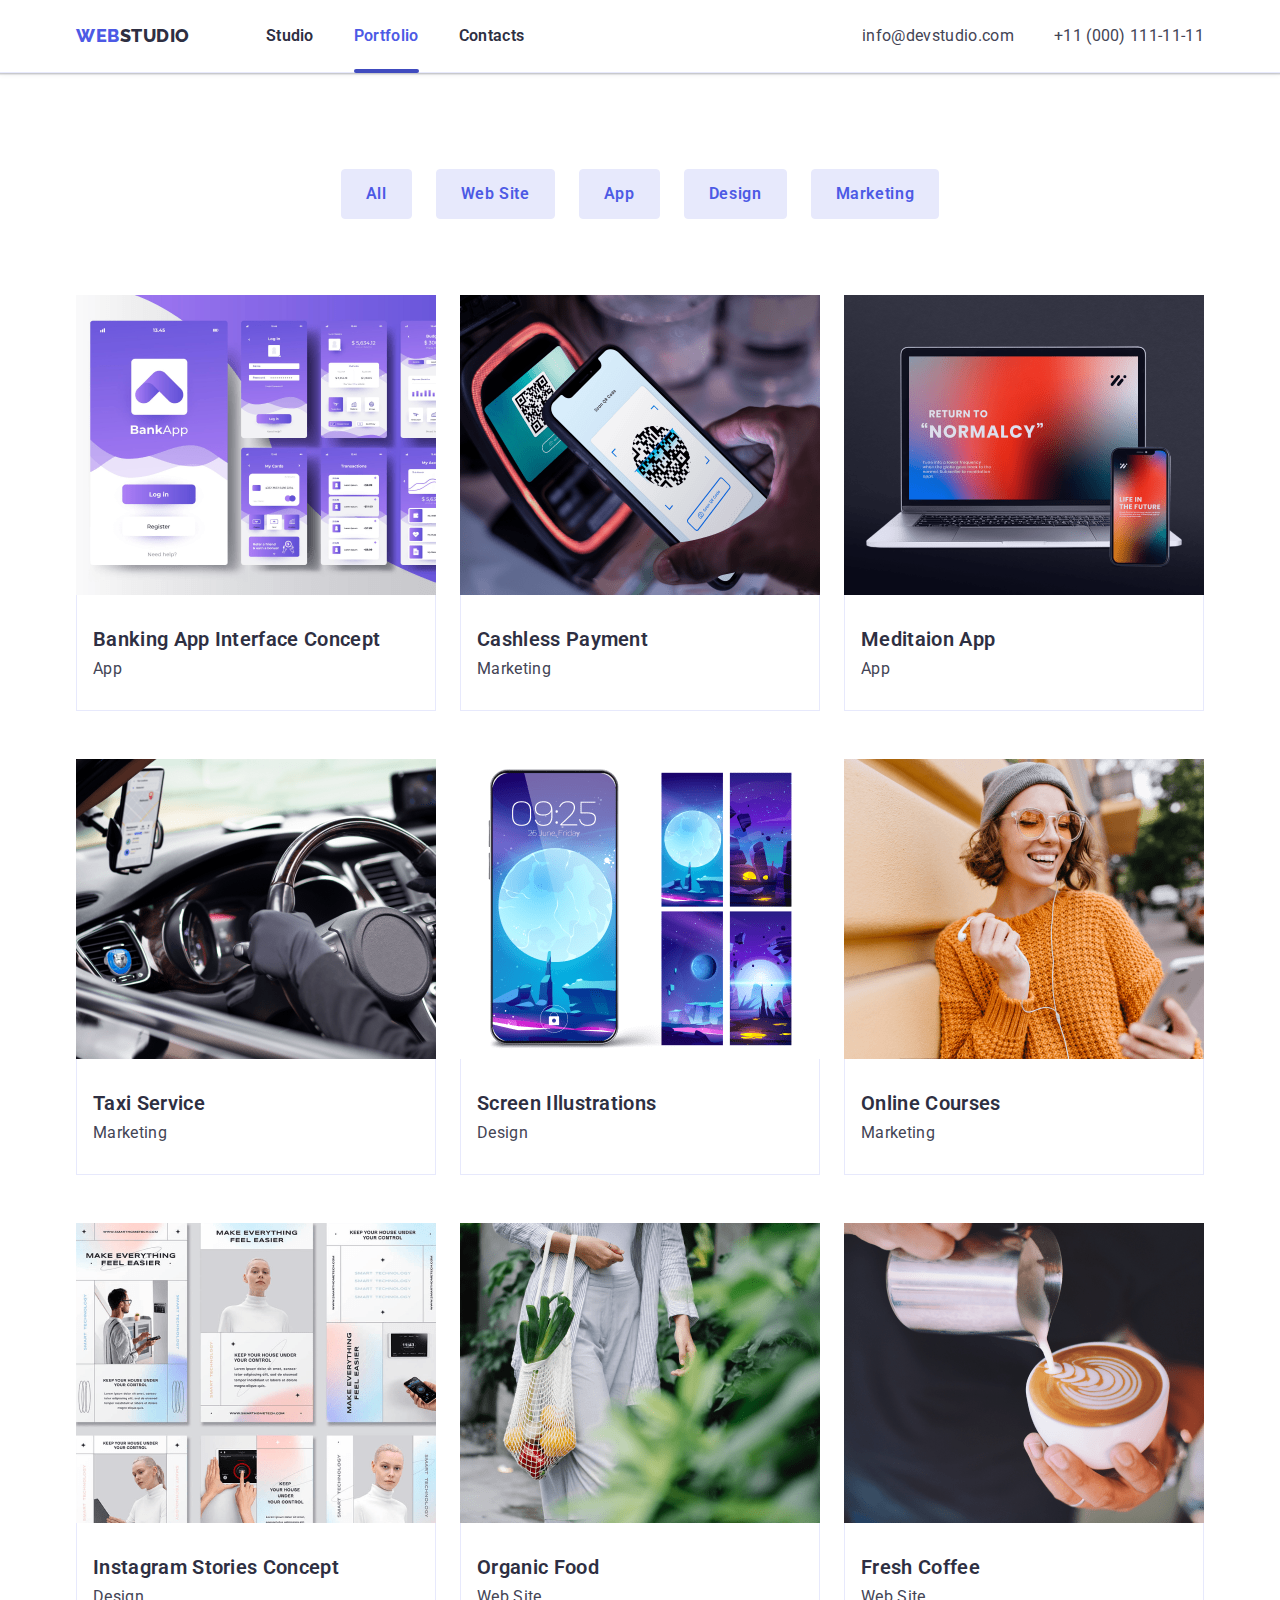
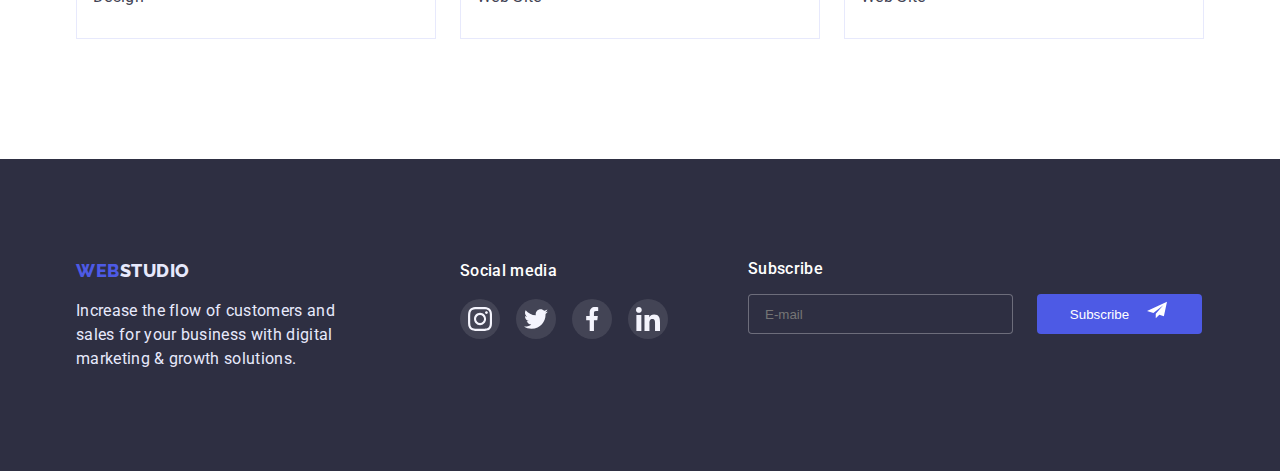
==== portfolio.html @ d45335eb "Initial commit" ====
<!DOCTYPE html>
<html lang="en">
<head>
    <meta charset="UTF-8">
    <meta http-equiv="X-UA-Compatible" content="IE=edge">
    <meta name="viewport" content="width=device-width, initial-scale=1.0">
    <title>Portfolio</title> 
    <link rel="preconnect" href="https://fonts.googleapis.com">
    <link rel="preconnect" href="https://fonts.gstatic.com" crossorigin>
    <link rel="preconnect" href="https://fonts.googleapis.com"><link rel="preconnect" href="https://fonts.gstatic.com" crossorigin><link href="https://fonts.googleapis.com/css2?family=Raleway:wght@800&family=Roboto:wght@400;500;700;900&display=swap" rel="stylesheet">
    <link rel="stylesheet" href="./css/style.css"> 
</head>
<body>
<!--Logo and nav-->
<header class="page-header">
    <div class="container header-container"> 
        <nav class="header-nav">
            <a href="./index.html" class="logo">
                <span>Web</span>Studio
            </a>
            <ul class="site-nav">
                <li>
                    <a href="./index.html" class="site-item header-link">Studio</a>
                </li>
                <li class="current">
                    <a href="./portfolio.html" class="site-item header-link">Portfolio</a>
                </li>
                <li>
                    <a href="" class="site-item site-contacts">Contacts</a>
                </li>
            </ul>  
        </nav> 
            <ul class="auth-nav">
                <li><a href="mailto:info@devstudio.com">info@devstudio.com</a></li>
                <li><a href="tel:+11000111-11-11 ">+11 (000) 111-11-11</a></li>
            </ul>      
    </div>
    </header>


 <main>
      <section class="portfolio">
    <!--Button-->
        <div class="container">
        <ul class="sortier-button">
            <li class="button">
                    <button type="button" class="button-text">All</button>
            </li>
            <li class="button">
                    <button type="button" class="button-text">Web Site</button>
            </li>
            <li class="button">
                    <button type="button" class="button-text">App</button>
            </li>
            <li class="button">
                    <button type="button" class="button-text">Design</button>
            </li>
            <li class="button">
                    <button type="button" class="button-text">Marketing</button>
            </li>
        </ul>
    <!--About work-->
        <ul class="portfolio-works">
            <li class="work-image">
                <div class="work-item">
                    <a href=""> 
                        <img src="./images/work.png" alt="photo for portfolio" width="360" height="300" class="photo">
                    </a>
                    <div class="overlay">
                        <p>
                            14 Stylish and User-Friendly App Design Concepts · Task Manager App · Calorie Tracker App · Exotic Fruit Ecommerce App · Cloud Storage App
                        </p>
                    </div>
                </div>
                <div class="portfolio-photo">
                    <h3 class="work-tittle">Banking App Interface Concept</h3>
                    <p class="work-type">App</p>
                </div> 
            </li>
            <li class="work-image">
                <div class="work-item">
                    <a href="">
                        <img src="./images/work1.png" alt="photo for portfolio" width="360" height="300" class="photo">
                    </a>
                    <div class="overlay">
                        <p>
                            14 Stylish and User-Friendly App Design Concepts · Task Manager App · Calorie Tracker App · Exotic Fruit Ecommerce App · Cloud Storage App
                        </p>
                    </div>
                </div>
                <div class="portfolio-photo">
                    <h3 class="work-tittle">Cashless Payment</h3>
                    <p class="work-type">Marketing</p>   
                </div> 
            </li>
            <li class="work-image">
                <div class="work-item">
                    <a href="">
                        <img src="./images/work2.png" alt="photo for portfolio" width="360" height="300" class="photo">  
                    </a>
                    <div class="overlay">
                        <p>
                            14 Stylish and User-Friendly App Design Concepts · Task Manager App · Calorie Tracker App · Exotic Fruit Ecommerce App · Cloud Storage App
                        </p>
                    </div>
                </div>
                <div class="portfolio-photo">
                    <h3 class="work-tittle">Meditaion App</h3>
                    <p class="work-type">App</p>
                </div>  
            </li>
            <li class="work-image">
                <div class="work-item">
                    <a href="">
                        <img src="./images/work3.png" alt="photo for portfolio" width="360" height="300" class="photo">
                    </a>
                    <div class="overlay">
                        <p>
                            14 Stylish and User-Friendly App Design Concepts · Task Manager App · Calorie Tracker App · Exotic Fruit Ecommerce App · Cloud Storage App
                        </p>
                    </div>
                </div>
                <div class="portfolio-photo">
                    <h3 class="work-tittle">Taxi Service</h3>
                    <p class="work-type">Marketing</p>  
                </div>
            </li>
            <li class="work-image">
                <div  class="work-item">
                    <a href="">
                        <img src="./images/work4.png" alt="photo for portfolio" width="360" height="300" class="photo">
                    </a>
                    <div class="overlay">
                        <p>
                            14 Stylish and User-Friendly App Design Concepts · Task Manager App · Calorie Tracker App · Exotic Fruit Ecommerce App · Cloud Storage App
                        </p>
                    </div>
                </div>
                <div class="portfolio-photo">
                    <h3 class="work-tittle">Screen Illustrations</h3>
                    <p class="work-type">Design</p>
                </div>
            </li>
            <li class="work-image">
                <div class="work-item">
                    <a href="">
                        <img src="./images/work5.png" alt="photo for portfolio" width="360" height="300" class="photo">
                    </a>
                    <div class="overlay">
                        <p>
                            14 Stylish and User-Friendly App Design Concepts · Task Manager App · Calorie Tracker App · Exotic Fruit Ecommerce App · Cloud Storage App
                        </p>
                    </div>
                </div>   
                <div class="portfolio-photo">
                    <h3 class="work-tittle">Online Courses</h3>
                    <p class="work-type">Marketing</p>  
                </div>
            </li>
            <li class="work-image">
                <div class="work-item">
                    <a href="">
                        <img src="./images/work6.png" alt="photo for portfolio" width="360" height="300" class="photo">
                    </a>
                    <div class="overlay">
                        <p>
                            14 Stylish and User-Friendly App Design Concepts · Task Manager App · Calorie Tracker App · Exotic Fruit Ecommerce App · Cloud Storage App
                        </p>
                    </div>
                </div>
                <div class="portfolio-photo">
                    <h3 class="work-tittle">Instagram Stories Concept</h3>
                    <p class="work-type">Design</p>  
                </div>
            </li>
            <li class="work-image">
                <div class="work-item">
                    <a href="">
                        <img src="./images/work7.png" alt="photo for portfolio" width="360" height="300" class="photo">
                    </a>
                    <div class="overlay">
                        <p>
                            14 Stylish and User-Friendly App Design Concepts · Task Manager App · Calorie Tracker App · Exotic Fruit Ecommerce App · Cloud Storage App
                        </p>
                    </div>
                </div>  
                <div class="portfolio-photo">
                    <h3 class="work-tittle">Organic Food</h3>
                    <p class="work-type">Web Site</p> 
                </div>
            </li>
            <li class="work-image">
                <div class="work-item">
                    <a href="">
                        <img src="./images/work8.png" alt="photo for portfolio" width="360" height="300" class="photo">
                    </a>
                    <div class="overlay">
                        <p>
                            14 Stylish and User-Friendly App Design Concepts · Task Manager App · Calorie Tracker App · Exotic Fruit Ecommerce App · Cloud Storage App
                        </p>
                    </div>    
                </div>
                <div class="portfolio-photo">
                    <h3 class="work-tittle">Fresh Coffee</h3>
                    <p class="work-type">Web Site</p>    
                </div>
            </li>
        </ul>
        </div>
      </section>
 </main>

<!--Logo and info-->
<footer class="page-footer">
    <div class="container footer">
    <div>
        <a href="./index.html" class="footer-logo">
                    <span>Web</span>Studio
        </a>
        <p class="footer-text">Increase the flow of customers and sales for your business with digital marketing & growth solutions.</p>
    </div>
    <div class="footer-media">
        <p class="social-media">Social media</p>
        <ul class="site-soc-list">
            <li class="site-soc-item">
                <a href="" class="site-soc-link">
                    <svg class="site-soc-icon" width="24" height="24">
                        <use href="./images/icons.svg#icon-instagram"></use>
                    </svg>
                </a>
            </li>
            <li class="site-soc-item"> 
                <a href="" class="site-soc-link">
                    <svg class="site-soc-icon" width="24" height="24">
                        <use href="./images/icons.svg#icon-twitter"></use>
                    </svg>
                </a>
            </li>
            <li class="site-soc-item">
                <a href="" class="site-soc-link">
                    <svg class="site-soc-icon" width="24" height="24">
                        <use href="./images/icons.svg#icon-facebook"></use>
                    </svg>
                </a>
            </li>
            <li class="site-soc-item">
                <a href="" class="site-soc-link">
                    <svg class="site-soc-icon" width="24" height="24">
                        <use href="./images/icons.svg#icon-linkedin"></use>
                    </svg>
                </a>
            </li>
        </ul>
    </div>
    <form class="form">
        <label for="email" class="sub-title">Subscribe</label>
        <div class="form-data">
          <input
            type="email"
            id="email"
            placeholder="E-mail"
            class="footer-input"
          />
          <button type="submit" class="submit-button">
           <p class="sub-text">Subscribe</p>
            <svg width="24" height="20">
              <use href="./images/icons.svg#icon-telegram"></use>
            </svg>
          </button>
        </div>
    </form>
    </div>
</footer>
</body>
</html>
---- css/style.css ----
/* CSS ЗМIHHI */
:root{
    --primary_brand: #4D5AE5;
    --hover: #404BBF;
    --body_text: #434455;
    --dark: #2E2F42;
    --light: #E7E9FC;
    --without: #fff;
    --grey: #F4F4FD;
    --footerhover: #31D0AA;
    --timing-function: cubic-bezier(0.4, 0, 0.2, 1);
}
*{
    margin: 0;
    padding: 0;
    list-style: none;
    box-sizing: border-box;
}
.container{
    width: 1158px;
    padding-left: 15px;
    padding-right: 15px;
    margin: 0 auto;
}
/* Off list */
ul{
    list-style: none;
}
/* Body */
body {
    background-color: var(--without);
    color: var(--body_text); 
    font-family: 'Roboto' , sans-serif;
    letter-spacing: 0.02em;
}

/* MAIN */

/* Logo */
.header-container{
    display: flex;
    align-items: center;
}
.page-header{
    border-bottom: 1px solid var(--light);
    box-shadow: 0px 2px 1px rgba(46, 47, 66, 0.08), 0px 1px 1px rgba(46, 47, 66, 0.16), 0px 1px 6px rgba(46, 47, 66, 0.08);
}
.header-nav{
    display: flex;
    align-items: center;
}
.logo{
    text-decoration: none;
    font-family: 'Raleway', sans-serif;
    font-weight: 800;
    font-size: 18px;
    line-height: 1.33;
    color: var(--dark);
    letter-spacing: 0.03em;
    text-transform: uppercase;
}
.logo span{
    color: var(--primary_brand);
}
.logo:hover{
    cursor: pointer;
}
.logo:focus{
    color: var(--primary_brand);
    background-color: var(--without);
}
/* Nav */
.site-nav{
    display: flex;
    margin-left: 76px;
}
.site-nav li{
    margin-right: 40px;
}
.site-nav li:last-child{
    margin-right: 0;
}
.site-nav a{
    display: block;
    padding-top: 24px;
    padding-bottom: 24px;
    text-decoration: none;
    font-weight: 600;
    line-height: 1.5;
    color: var(--dark);
    transition: color 250ms cubic-bezier(0.4, 0, 0.2, 1);
}
.site-nav a:hover{
    cursor: pointer;
    color: var(--hover);
}
.site-nav a:focus{
    color: var(--primary_brand);
}
.auth-nav{
    display: flex;
    margin-left: auto;
}
.auth-nav li{
    margin-right: 40px;
}
.auth-nav li:last-child{
    margin-right: 0;
}
.auth-nav a{
    text-decoration: none;
    line-height: 1.5;
    color: var(--body_text);
    transition: color 250ms cubic-bezier(0.4, 0, 0.2, 1);
}
.auth-nav a:hover{
    cursor: pointer;
    color: var(--hover);
}
.auth-nav a:focus{
    color: var(--hover);
}
.site-item{
    position: relative;
}
.site-item::after{
    content: '';
    
    position: absolute;
    left: 0;
    bottom: -1px;

    display: block;
    width: 100%;
    height: 4px;
    background: var(--hover);
    border-radius: 2px;

    opacity: 0;
    transition: opacity 250ms var(--timing-function);
}
.site-item:hover::after{
   opacity: 1; 
    
}
.current{
    position: relative;
}
.current:before{
    content: "";
    position: absolute;
    left: 0;
    bottom: -1px;
    display: block;
    width: 100%;
    height: 4px;
    background: var(--hover);
    border-radius: 2px;
    opacity: 1;
}
.current >.header-link {
    color: #4D5AE5FF;
}
/* Hero */
.hero{
    background-image: linear-gradient(to right, rgba(46, 47, 66, 0.7), rgba(46, 47, 66, 0.7)),
    url('../images/hero.jpg');
    height: 600px;
    max-width: 1600px;
    margin: 0 auto;
    background-repeat: no-repeat;
    background-size: cover;
    background-position: 0 0;
    padding-top: 188px;
    padding-bottom: 188px;
    text-align: center;
    background-color: var(--dark);
}
.hero-tittle {
    max-width: 496px;
    margin: 0 auto;
    margin-bottom: 48px;
    font-weight: 700;
    font-size: 56px;
    line-height: 1.07;
    color: var(--without);
}
.hero-button{
    font-family: 'Roboto', sans-serif;
    display: inline-block;
    min-width: 169px;
    padding: 16px 31px;
    font-weight: 500;
    font-size: 16px;
    line-height: 1.18;
    letter-spacing: 0.04em;
    color: var(--without);
    background: var(--primary_brand);
    box-shadow: 0px 4px 4px rgba(0, 0, 0, 0.15);
    border-radius: 4px;
    border: none;
    transition: background-color 250ms cubic-bezier(0.4, 0, 0.2, 1);
}
.hero-button:hover{
    background: var(--hover);
    cursor: pointer;
}
.hero-button:focus{
    background: var(--hover);
}
.backdrop{
    position: fixed;
    top: 0;
    left: 0;
    width: 100%;
    height: 100%;
    background: rgba(46, 47, 66, 0.4);
    opacity: 1;
    transition: opacity 250ms cubic-bezier(0.4, 0, 0.2, 1);
}

.is-hidden{
    opacity: 0;
    pointer-events: none;
}

/* .modal{
    min-width: 408px;
    min-height: 576px;
    background-color: #fff;
    position: absolute;
    top: 50%;
    left: 50%;
    transform: translate(-50%,-50%);
}  */
.close-hero{
    margin-left: 360px;
    margin-top: 24px;
    position: absolute;
    display: flex;
    align-items: center;
    justify-content: center;
    width: 24px;
    height: 24px;
    border-radius: 50%;
    border: 1px solid rgba(0, 0, 0, 0.1);
    transition: background-color 250ms cubic-bezier(0.4, 0, 0.2, 1);
}
.close-hero:hover{
    cursor: pointer;
    background-color: var(--hover);
}
.close-hero:hover .modal-close-bottom-icon{
    fill: var(--without);
}
.modal-close-bottom-icon{
    width: 8px;
    height: 8px;
    fill: var(--hover);
}

.modal {
    position: absolute;
    top: 50%;
    left: 50%;
    height: 576px;
    width: 408px;
    background-color: #FCFCFC;
    box-shadow: 0px 1px 1px rgba(0, 0, 0, 0.14), 0px 1px 3px rgba(0, 0, 0, 0.12), 0px 2px 1px rgba(0, 0, 0, 0.2);
    border-radius: 4px;
    opacity: 1;
    transform: translate(-50%, -50%) scale(1);
    transition: transform var(--transition), opacity var(--transition);
  }

.modal-form{
    width: 360px;
    margin-left: 24px;
    margin-right: 24px;
}
.modal-field{
    margin-bottom: 8px;
}
.input-text{
    display: inline-block;
    margin-bottom: 4px;
    font-size: 12px;
    line-height: 1.33;
    letter-spacing: 0.04em;
    color: var(--dark);
}
.modal-input{
    width: 100%;
    height: 40px;
    padding-left: 38px;
    background-color: transparent;
    outline: none;
    border: 1px solid rgba(33, 33, 33, 0.2);
    border-radius: 4px;
}
.form-textarea{
    outline: none;
    border: 1px solid rgba(33, 33, 33, 0.2);
    border-radius: 4px;
    background-color: transparent;
    padding-left: 16px;
    padding-top: 8px;
    height: 120px;
    resize: none;
}
.form-textarea::placeholder{
    font-weight: 400;
    font-size: 12px;
    letter-spacing: 0.04em;
    color: rgba(117, 117, 117, 0.5);;
}
.form-textarea:focus{
    outline-color: var(--footerhover);
    border-color: var(--hover);
}
/* Company's quality */
.quality-section{
    padding-top: 120px;
}
.quality{
    display: flex;
    justify-content: space-between;
}
.list-item::before{
    content: "";
    display: block;
    height: 112px;
    background-color: var(--grey);
    background-repeat: no-repeat;
    background-position: center;
}
.icon-antenna::before{
    background-image: url(../images/antenna.png);
}
.icon-clock::before{
    background-image: url(../images/clock.png);
}
.icon-diagram::before{
    background-image: url(../images/diagram.png);
}
.icon-astronaut::before{
    background-image: url(../images/astronaut.png);
}
.quality-tittle{
    margin-top: 8px;
    margin-bottom: 8px;
    font-weight: 600;
    font-size: 20px;
    line-height: 1.2;
    color: var(--dark);
}
.quality-info{
    width: 264px;
    height: 72px;
    line-height: 1.5;
}
/* Photo of work */
.work{
    padding-top: 120px;
    padding-bottom: 120px;

}
.photo-work{
    display: flex;
}
.photo-work li{
    margin-right: 24px;
}
.photo{
    display: block;
}
.photo-work li:last-child{
    margin-right: 0;
}
/* Sections */
.section{
    padding-top: 120px;
    padding-bottom: 110px;
    margin: 0 auto;
    background: var(--light);
}
.section-tittle{
    margin-bottom: 72px;
    text-align: center;
    font-weight: 600;
    font-size: 36px;
    line-height: 1.1;
    color: var(--dark);
}
/* Team */
.worker-image{
    background: var(--without);
    box-shadow: 0px 1px 6px rgba(46, 47, 66, 0.08), 0px 1px 1px rgba(46, 47, 66, 0.16), 0px 2px 1px rgba(46, 47, 66, 0.08);
    border-radius: 0px 0px 4px 4px;
}
.worker-name{
    text-align: center;
    font-weight: 600;
    font-size: 20px;
    line-height: 1.2;
    color: var(--dark);
}
.worker-job{
    text-align: center;
    margin-top: 8px;
    margin-bottom: 8px;
    line-height: 1.5;
}
.worker-photo{
    display: flex;
}
.worker-photo li{
    margin-right: 24px;
}
.worker-photo li:last-child{
    margin-right: 0;
}
.avatar{
    display: block;
}
.worker-soc-list{
    display: flex;
    justify-content: center;
}
.worker-soc-item{
    width: 40px;
    height: 40px;
}
.worker-soc-link{
    width: 100%;
    height: 100%;
    background-color: var(--primary_brand);
    border-radius: 50%;
    display: flex;
    align-items: center;
    justify-content: center;
    transition: background-color 250ms cubic-bezier(0.4, 0, 0.2, 1);
}
.worker-soc-link:hover{
    background-color: var(--hover);
}
.worker-soc-link:focus{
    background-color: var(--hover);
}
.worker-photo div{
    padding-top: 32px;
    padding-bottom: 32px;
}
/* CUSTOMER */
.section-title {
    margin-top: 0;
    margin-bottom: 70px;
    color: var(--dark);
    text-align: center;
    font-weight: 700;
    font-size: 36px;
    line-height: 1.1;
}

.customers {
    padding: 120px 0 130px 0;
}

.customers-content{
    display:flex;
    gap:24px;
}

.customers-banner{
    width: calc((100% - 120px) / 6);
    height: 88px;
}
    
.customers-link{
    display:flex;
    width: 100%;
    height: 100%;
    border:1px  solid #8E8F99 ;
    border-radius:4px;

    align-items:center;
    justify-content: center;

    transition: border-color 250ms cubic-bezier(0.4, 0, 0.2, 1),
    fill 250ms cubic-bezier(0.4, 0, 0.2, 1);
}


.customers-logo{
    width: 104px;
    height: 56px;

    transition: fill 250ms cubic-bezier(0.4, 0, 0.2, 1);
}

.customers-logo{
    fill: #8E8F99;
    
}

.customers-logo:hover {
    fill: var(--hover) !important;
}

.customers-link:hover{
    border-color: var(--hover);
}
.customers-link:hover .customers-logo{
    fill:var(--hover)
}
/* Footer */
.page-footer{
    padding-top: 100px;
    padding-bottom: 100px;
    background: var(--dark);
}
.footer{
    display: flex;
}
.footer-logo{
    text-transform: uppercase;
    text-decoration: none;
    font-family: 'Raleway', sans-serif;
    font-weight: 800;
    font-size: 18px;
    line-height: 1.33;
    color: var(--light);
    letter-spacing: 0.03em;
}
.footer-logo span{
    color: var(--primary_brand);
}
.footer-logo:hover{
    cursor: pointer;
}
.footer-logo:focus{
    color: var(--primary_brand);
}
.footer-text{
    margin-top: 16px;
    width: 264px;
    line-height: 1.5;
    color: var(--light);
}
.footer-media{
    margin-left: 120px;
}
.social-media{
    font-family: 'Roboto';
    font-style: normal;
    font-weight: 500;
    font-size: 16px;
    line-height: 1.5;
    letter-spacing: 0.02em;
    color: var(--without);
    margin-bottom: 16px;
}
.site-soc-list{
    display: flex;
    gap: 16px;
}
.site-soc-item{
    width: 40px;
    height: 40px;
}
.site-soc-link{
    width: 100%;
    height: 100%;
    background-color: rgba(255, 255, 255, 0.1);;
    border-radius: 50%;
    display: flex;
    align-items: center;
    justify-content: center;
    transition: background-color 250ms cubic-bezier(0.4, 0, 0.2, 1);
}
.site-soc-link:hover{
    background-color: var(--footerhover);
}
.site-soc-link:focus{
    background-color: var(--footerhover);
}
/* PORTFOLIO */

.portfolio{
    padding-top: 96px;
    padding-bottom: 120px;
}
/* Button */
.sortier-button{
    display: flex;
    justify-content: center;
    margin-bottom: 76px;
}
.sortier-button li{
    margin-right: 24px;
}
.sortier-button li:last-child{
    margin-right: 0;
}
.button-text{ 
    font-family: 'Roboto', sans-serif;
    padding: 12px 24px;
    font-weight: 600;
    font-size: 16px;
    line-height: 1.5;
    letter-spacing: 0.04em;
    background: var(--light);
    border: 1px solid #E7E9FC;
    border-radius: 4px;
    color: var(--primary_brand);
    transition: background-color 250ms cubic-bezier(0.4, 0, 0.2, 1), color 250ms cubic-bezier(0.4, 0, 0.2, 1), box-shadow 250ms cubic-bezier(0.4, 0, 0.2, 1);
}
.button-text:hover{
    background: var(--hover);
    box-shadow: 0px 3px 1px rgba(0, 0, 0, 0.1), 0px 2px 1px rgba(0, 0, 0, 0.08), 0px 2px 2px rgba(0, 0, 0, 0.12);
    color: var(--without);
    cursor: pointer;
}
.button-text:focus{
    background: var(--hover);
    box-shadow: 0px 3px 1px rgba(0, 0, 0, 0.1), 0px 2px 1px rgba(0, 0, 0, 0.08), 0px 2px 2px rgba(0, 0, 0, 0.12);
    border-radius: 4px;
    color: var(--without);
}
/* Works */
.portfolio-works{
    display: flex;
    flex-wrap: wrap;
    row-gap: 48px;
    column-gap: 24px;
}
.portfolio-works li:nth-last-child(-n+3){
    margin-bottom: 0;
} 
.work-image{
    text-decoration: none;
    background: var(--without);
    position: relative;

    overflow: hidden;
}
.work-image:hover .overlay {
    transform: translateY(0);
}
.overlay {
    position: absolute;
    bottom: 0;
    left: 0;
    width: 100%;
    height: 100%;
    background-color: #3f51b5;
  
    transform: translateY(100%);
    transition: transform 250ms ease;
}
.overlay > p {
    width: 296px;
    color: #fff;
    padding-top: 40px;
    margin-left: 32px;
    font-size: 18px;
}
.work-image:hover{
    box-shadow: 0px 1px 6px rgba(46, 47, 66, 0.08), 0px 1px 1px rgba(46, 47, 66, 0.16), 0px 2px 1px rgba(46, 47, 66, 0.08);
}
.work-image:focus{
    box-shadow: 0px 1px 6px rgba(46, 47, 66, 0.08), 0px 1px 1px rgba(46, 47, 66, 0.16), 0px 2px 1px rgba(46, 47, 66, 0.08);
}
.portfolio-photo{
    padding: 32px 16px;
    border: 1px solid var(--light);
    border-top: none;
    box-shadow: 0px 1px 6px rgba(46, 47, 66, 0.08);
}
.work-tittle{
    font-weight: 600;
    font-size: 20px;
    line-height: 1.2;
    color: var(--dark);
}
.work-type{
    margin-top: 8px;
}
.work-item{
    overflow: hidden;
    position: relative;
}
.work-item::before{
    content: '';
    display: inline-block;

    position: absolute;
    top: 0;
    left: 0;
    width: 100%;
    height: 100%;
    background-color: var(--primary_brand);
    transform: translateY(+100%);

    transition: transform 250ms var(--timing-function);
}
.work-item:hover::before{
    transform: translateY(0);

}
.image-text p{
    position: absolute;
    display: inline-block;

    top: 0;
    left: 0;
    width: 296px;
    height: 96px;
    padding-top: 40px;
    padding-left: 32px;
    padding-bottom: 240px;
    color: var(--without);
    

    opacity: 0;
}
.image-text:hover p{
    opacity: 1;
}








.form {
    margin-left: 80px;
    
  }

.sub-title {
    display: block;
    color: var(--without);
    margin-bottom: 16px;
    font-weight: 500;
}
    
.form-data {
    display: flex;
}

.footer-input {
    width: 100%;
    padding: 8px 16px;
    background-color: #2e2f42;
    border: 1px solid rgba(255, 255, 255, 0.3);
    border-radius: 4px;
    outline:none;
    height: 40px;
    color: var(--without);
    min-width: 265px;
}
.submit-button {
    display: flex;
    justify-content: center;
    align-items: center;
    background-color: var(--primary_brand);
    border-radius: 4px;
    border: none;
    cursor: pointer;
  
    min-width: 165px;
    margin-left: 24px;
    padding-bottom: 8px;
    gap: 16px; 
  
    transition: background-color 250ms cubic-bezier(0.4, 0, 0.2, 1),
    box-shadow 250ms cubic-bezier(0.4, 0, 0.2, 1);
}
.submit-button:hover,
.submit-button:focus
{
    background-color: #404bbf;
    box-shadow: 0px 4px 4px rgba(0, 0, 0, 0.15);
}
.sub-text
{
    align-items: center;
    color: var(--without);
    font-weight: 500;
    padding-top: 8px;
}








.modal-title {
    font-weight: 500;
    font-size: 16px;
    line-height: 1.5;
    text-align: center;
  }
  
  .form-field {
    position: relative;
    display: flex;
    flex-direction: column;
  
    margin-bottom: 8px;
  
    transition:fill 250ms cubic-bezier(0.4, 0, 0.2, 1);
  }
  
  .form-label {
    font-family: inherit;
    font-size: 12px;
    line-height: 1.3;
    color: #8E8F99;
  
    margin-bottom: 4px;
  }
  
  .input {
    padding: 14px 19px 14px 38px;
    height: 40px;
    
    border: 1px solid rgba(33, 33, 33, 0.2);
    border-radius: 4px;
    outline:none;
  
    transition: border-color 250ms cubic-bezier(0.4, 0, 0.2, 1);
  }
  
  .input-icon {
    position: absolute;
    top: 28px;
    left: 14px;
  }
  .input:focus {
    border-color: var(--hover);
  }
  
  .form-field:focus-within {
    border-color: var(--hover);
    fill: var(--hover);
  }
  
  .input:not(:placeholder-shown) {
    border-color: var(--hover);
  }
  
  .input:not(:placeholder-shown) + .input-icon {
    fill: var(--hover);
  }
  
  .comment {
    padding: 8px 16px;
    height: 120px;
    border: 1px solid rgba(33, 33, 33, 0.2);
    border-radius: 4px;
    outline:none;
    resize: none;
  }
  
  .comment-text {
    margin-bottom: 4px;
  }
  .comment::placeholder {
    font-family: inherit;
    font-weight: 400;
    font-size: 12px;
    line-height: 1.3;
  
    color: rgba(117, 117, 117, 0.5);
  }
  
  .checkbox-input {
    display: flex;
    align-items: center;
    margin-top: 16px;
  }
  .modal-checkbox {
    width: 16px;
    height: 16px;
  }
  
  .checkbox-label {
    display: flex;
    font-size: 12px;
    line-height: 1.3;
    color: #757575;
    letter-spacing: 0.04em;
  }
  
  .privacy-link {
    color: var(--primary_brand);
  }
  
  .checkbox-label::before {
    content: " ";
    display: block;
    width: 16px;
    height: 16px;
    border: 1px solid var(--dark);
    border-radius: 3px;
  
    margin-right: 8px;
  }
  
  .modal-checkbox:checked + .checkbox-label:before {
    border: none;
    background-repeat: no-repeat;
    background-position: center;
    background-size: contain;
  }
  
  .submit-send {
    background-color: var(--primary_brand);
    width: 169px;
    height: 56px;
    color: var(--without);
    font-family: inherit;
    margin: auto;
    margin-top: 24px;
    line-height: 1.5;
    letter-spacing: 0.04em;
    padding: 16px 60px;
    display: block;
    border-radius: 4px;
    border: none;
    cursor: pointer;
  
    transition: background-color 250ms cubic-bezier(0.4, 0, 0.2, 1),
      box-shadow 250ms cubic-bezier(0.4, 0, 0.2, 1);
  }
  
  .submit-send:hover,
  .submit-send:focus {
    background-color: var(--hover);
    box-shadow: 0px 4px 4px rgba(0, 0, 0, 0.15);
  }
  
  .form-block {
    display: flex;
    width: 453px;
    height: 80px;
  }
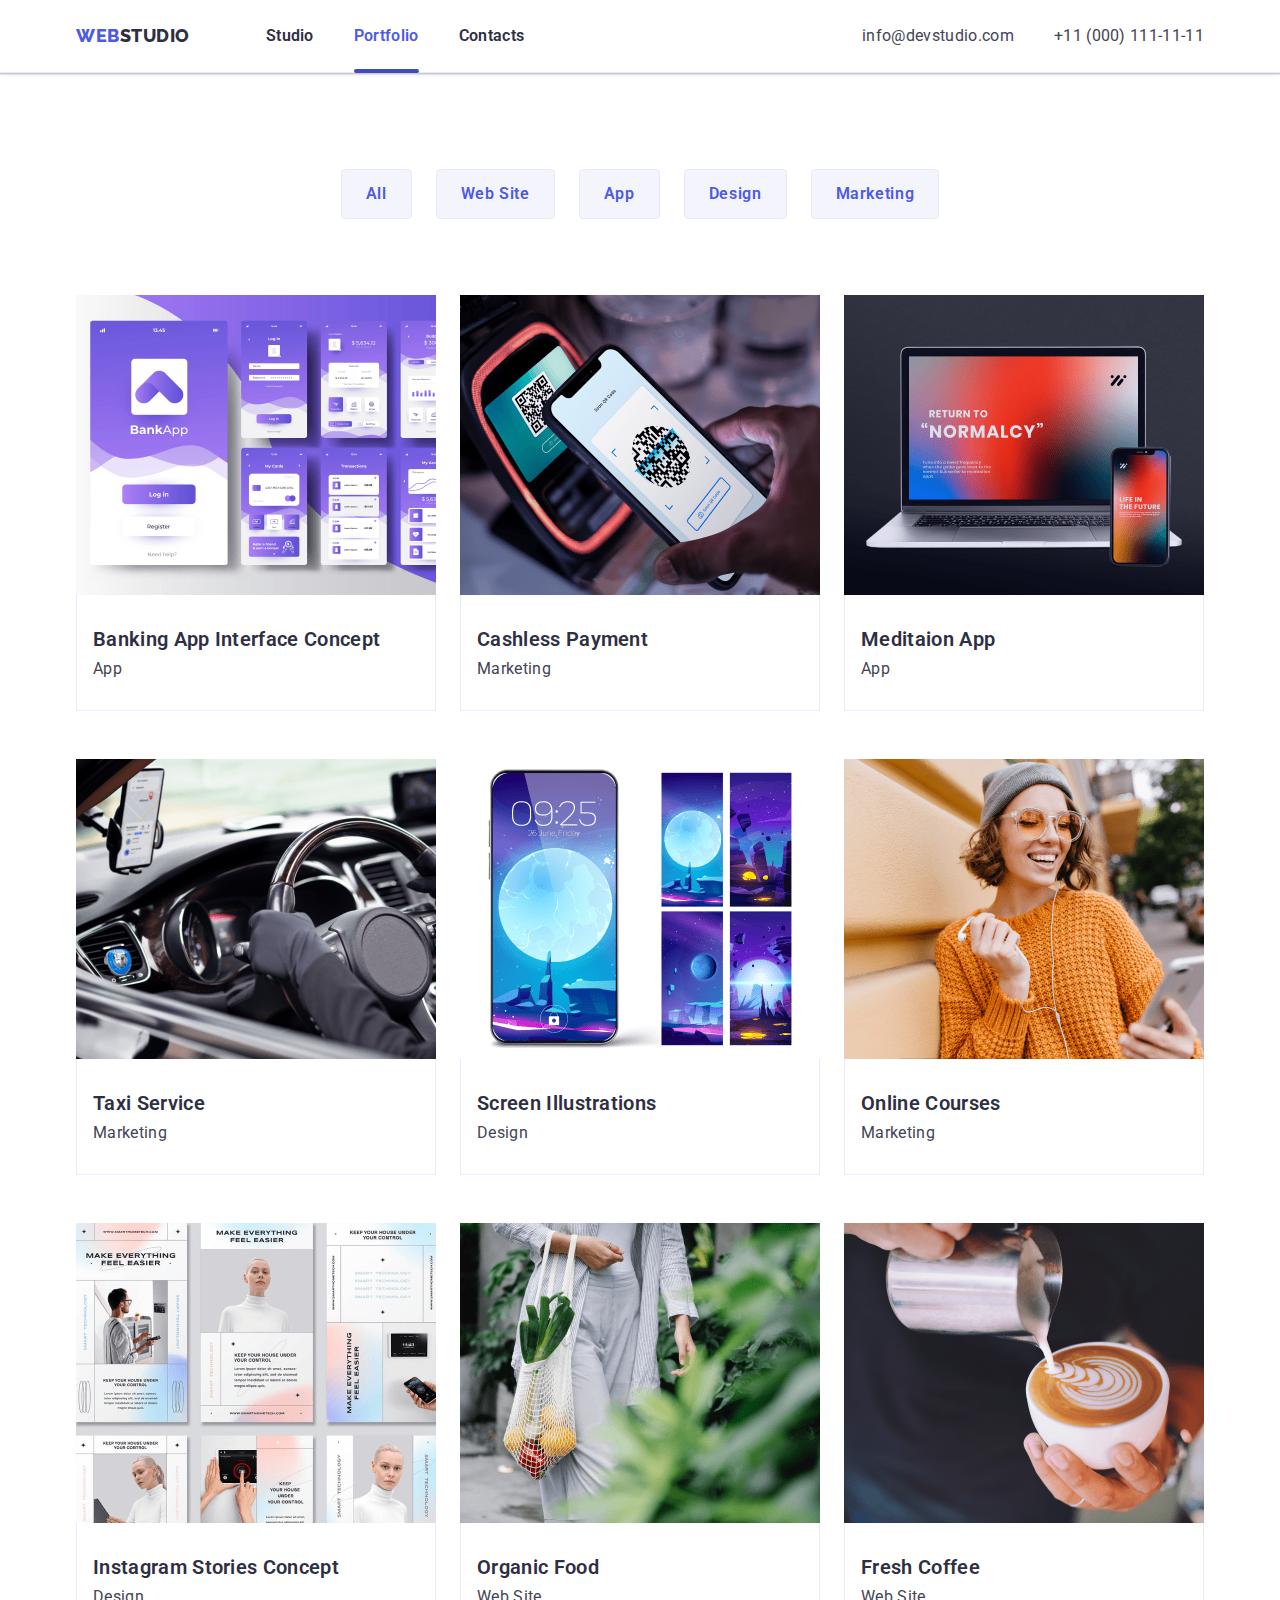
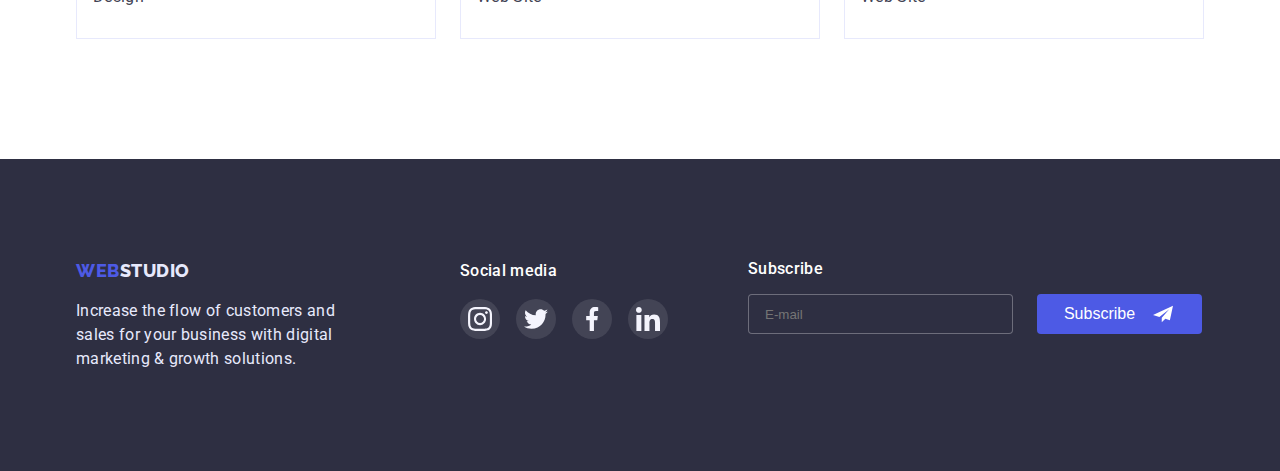
==== commit d4a883e2: "new" ====
--- a/portfolio.html
+++ b/portfolio.html
@@ -262,11 +262,11 @@
             class="footer-input"
           />
           <button type="submit" class="submit-button">
-           <p class="sub-text">Subscribe</p>
-            <svg width="24" height="20">
-              <use href="./images/icons.svg#icon-telegram"></use>
-            </svg>
-          </button>
+            Subscribe
+           <svg width="24" height="20">
+             <use href="./images/icons.svg#icon-telegram"></use>
+           </svg>
+         </button>
         </div>
     </form>
     </div>
--- a/css/style.css
+++ b/css/style.css
@@ -263,7 +263,7 @@
     position: absolute;
     top: 50%;
     left: 50%;
-    height: 576px;
+    height: 584px;
     width: 408px;
     background-color: #FCFCFC;
     box-shadow: 0px 1px 1px rgba(0, 0, 0, 0.14), 0px 1px 3px rgba(0, 0, 0, 0.12), 0px 2px 1px rgba(0, 0, 0, 0.2);
@@ -382,7 +382,7 @@
     padding-top: 120px;
     padding-bottom: 110px;
     margin: 0 auto;
-    background: var(--light);
+    background: var(--grey);
 }
 .section-tittle{
     margin-bottom: 72px;
@@ -609,7 +609,7 @@
     font-size: 16px;
     line-height: 1.5;
     letter-spacing: 0.04em;
-    background: var(--light);
+    background: var(--grey);
     border: 1px solid #E7E9FC;
     border-radius: 4px;
     color: var(--primary_brand);
@@ -735,23 +735,33 @@
 
 
 
+.form-block {
+    display: flex;
+    width: 453px;
+    height: 80px;
+  }
+
 .form {
     margin-left: 80px;
     
   }
-
-.sub-title {
+  
+  .form-items {
+    display: flex;
+  }
+  
+  .sub-title {
     display: block;
     color: var(--without);
     margin-bottom: 16px;
     font-weight: 500;
-}
-    
+  }
+
 .form-data {
     display: flex;
 }
-
-.footer-input {
+  
+  .footer-input {
     width: 100%;
     padding: 8px 16px;
     background-color: #2e2f42;
@@ -761,11 +771,11 @@
     height: 40px;
     color: var(--without);
     min-width: 265px;
-}
-.submit-button {
+  }
+  
+  .submit-button {
     display: flex;
     justify-content: center;
-    align-items: center;
     background-color: var(--primary_brand);
     border-radius: 4px;
     border: none;
@@ -775,46 +785,55 @@
     margin-left: 24px;
     padding-bottom: 8px;
     gap: 16px; 
-  
-    transition: background-color 250ms cubic-bezier(0.4, 0, 0.2, 1),
-    box-shadow 250ms cubic-bezier(0.4, 0, 0.2, 1);
-}
-.submit-button:hover,
-.submit-button:focus
-{
-    background-color: #404bbf;
-    box-shadow: 0px 4px 4px rgba(0, 0, 0, 0.15);
-}
-.sub-text
-{
+
     align-items: center;
     color: var(--without);
     font-weight: 500;
+    font-size: 16px;
+    line-height: 1.5;
+
     padding-top: 8px;
-}
-
-
-
-
-
-
-
-
-.modal-title {
+    
+    transition: background-color 250ms cubic-bezier(0.4, 0, 0.2, 1),
+      box-shadow 250ms cubic-bezier(0.4, 0, 0.2, 1);
+  }
+  
+  .submit-button:hover,
+  .submit-button:focus {
+    background-color: #404bbf;
+    box-shadow: 0px 4px 4px rgba(0, 0, 0, 0.15);
+  }
+
+
+
+
+
+
+
+
+.modal-title 
+{
     font-weight: 500;
     font-size: 16px;
     line-height: 1.5;
     text-align: center;
-  }
+    margin-top: 72px;
+    margin-bottom: 14px;
+}
+
   
   .form-field {
     position: relative;
     display: flex;
+    align-items: flex-start;
     flex-direction: column;
   
     margin-bottom: 8px;
   
     transition:fill 250ms cubic-bezier(0.4, 0, 0.2, 1);
+
+    
+    margin-left: 24px;
   }
   
   .form-label {
@@ -829,7 +848,8 @@
   .input {
     padding: 14px 19px 14px 38px;
     height: 40px;
-    
+    width: 360px;
+
     border: 1px solid rgba(33, 33, 33, 0.2);
     border-radius: 4px;
     outline:none;
@@ -862,6 +882,7 @@
   .comment {
     padding: 8px 16px;
     height: 120px;
+    width: 360px;
     border: 1px solid rgba(33, 33, 33, 0.2);
     border-radius: 4px;
     outline:none;
@@ -886,6 +907,9 @@
     margin-top: 16px;
   }
   .modal-checkbox {
+    visibility: hidden;
+    appearance: none;
+    position: absolute;
     width: 16px;
     height: 16px;
   }
@@ -896,6 +920,7 @@
     line-height: 1.3;
     color: #757575;
     letter-spacing: 0.04em;
+    margin-left: 24px;
   }
   
   .privacy-link {
@@ -915,10 +940,15 @@
   
   .modal-checkbox:checked + .checkbox-label:before {
     border: none;
+    width: 16px;
+    height: 16px;
+    border: 1px solid var(--hover);
     background-repeat: no-repeat;
     background-position: center;
     background-size: contain;
-  }
+    background-color: var(--hover);
+    background-image: url('../images/Checkbox.svg');
+}
   
   .submit-send {
     background-color: var(--primary_brand);
@@ -950,4 +980,4 @@
     display: flex;
     width: 453px;
     height: 80px;
-  }+  }
